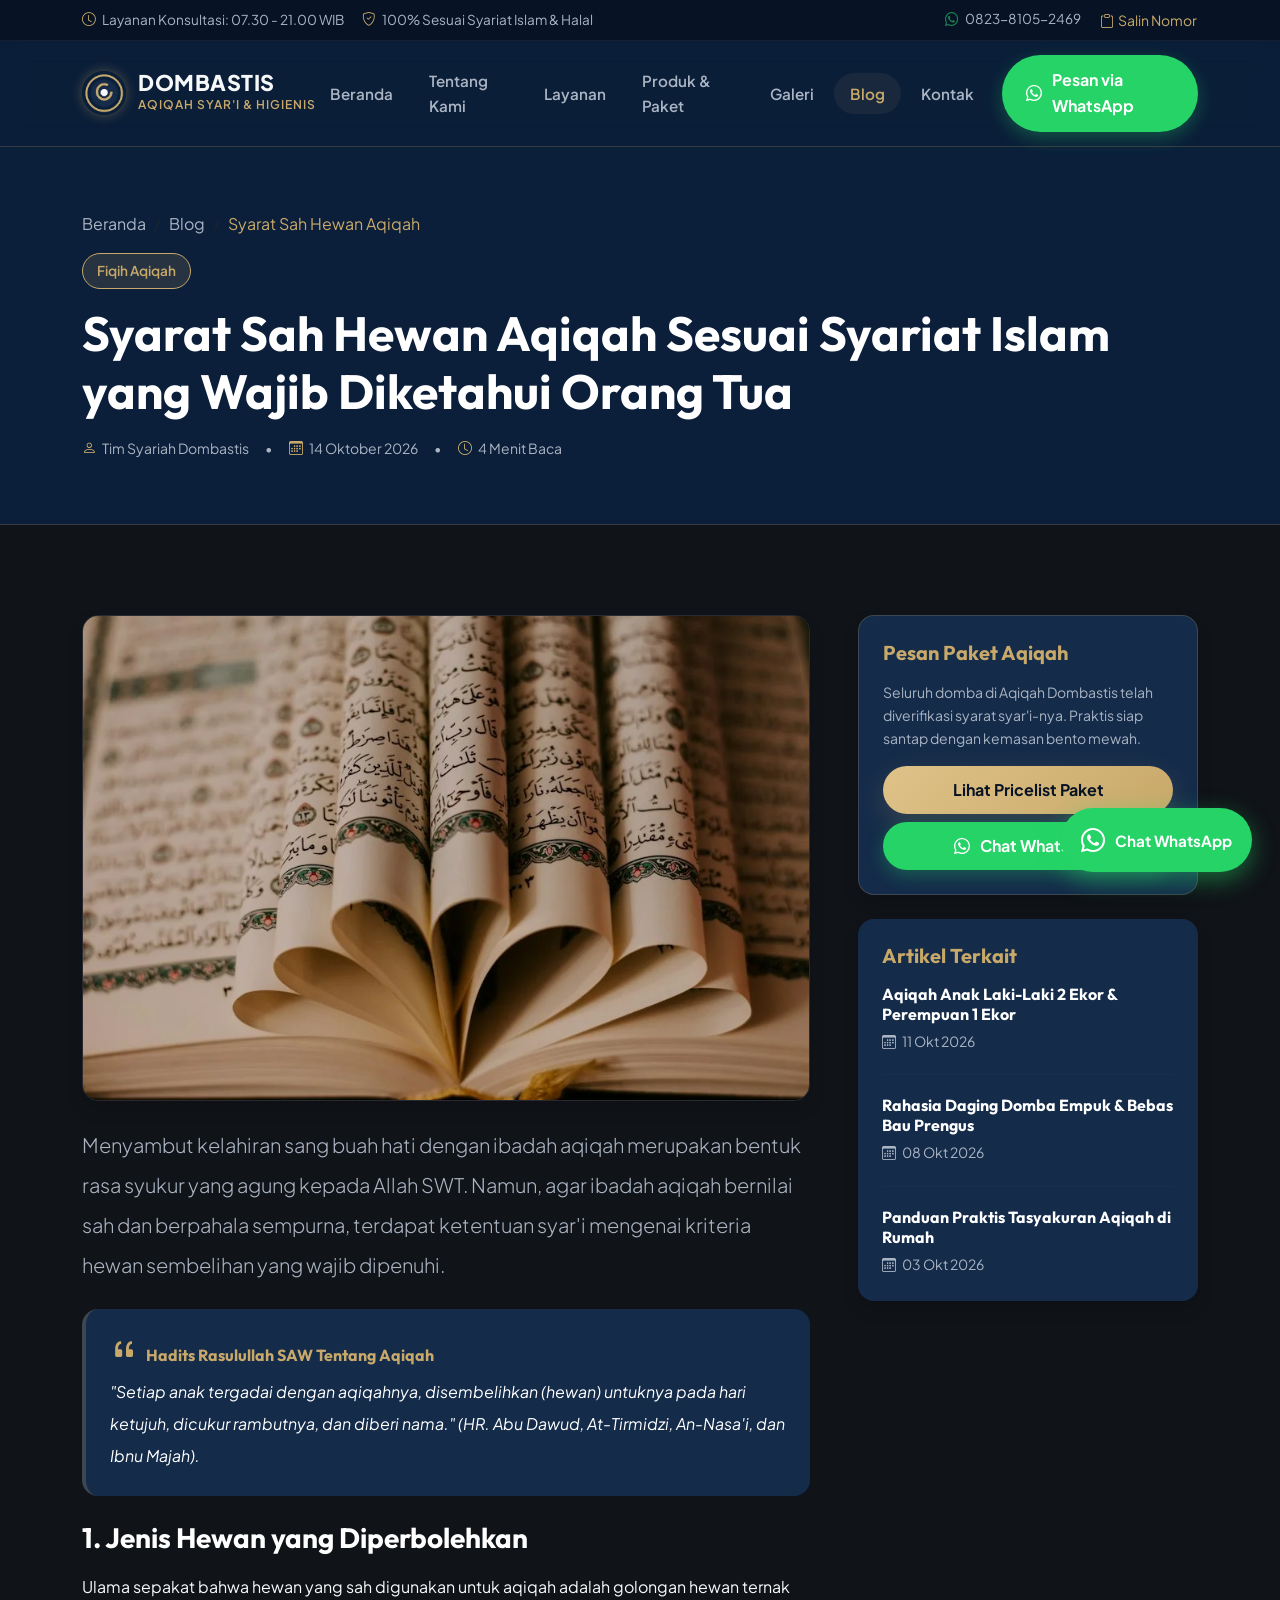
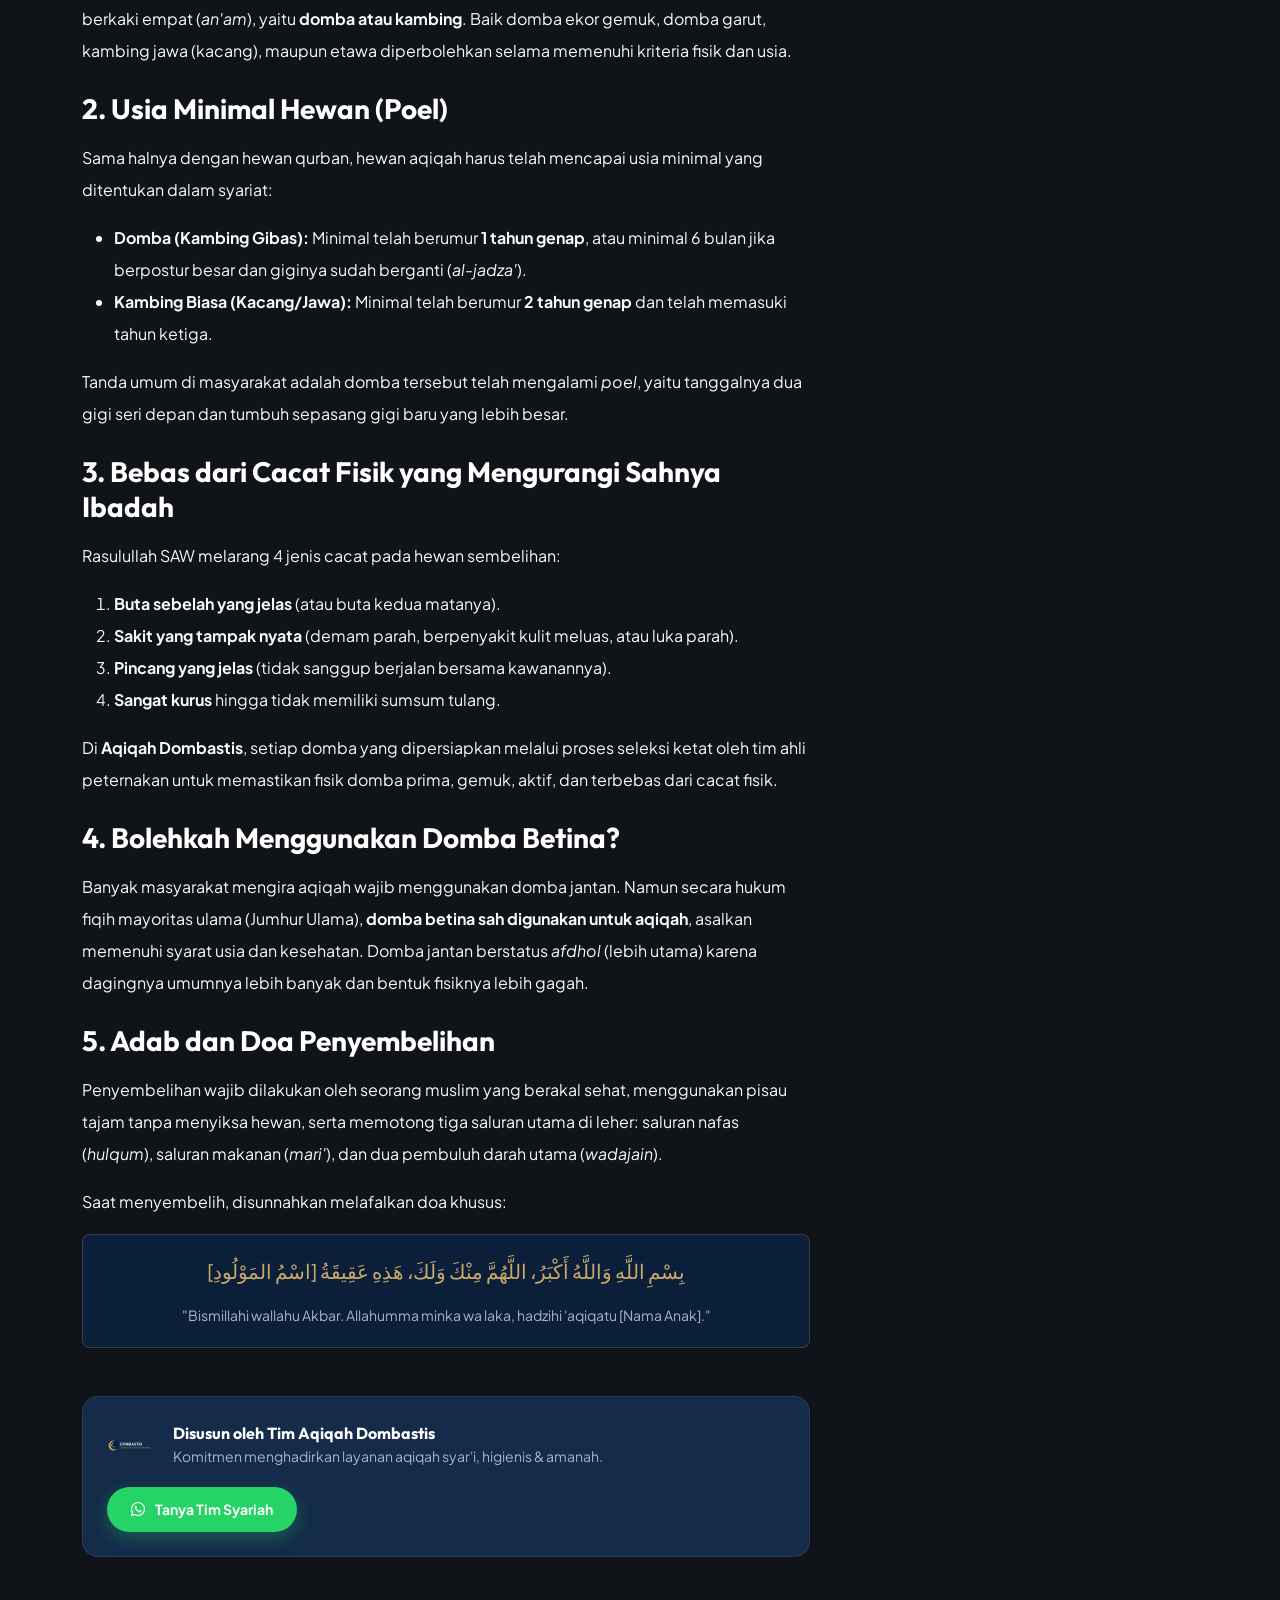
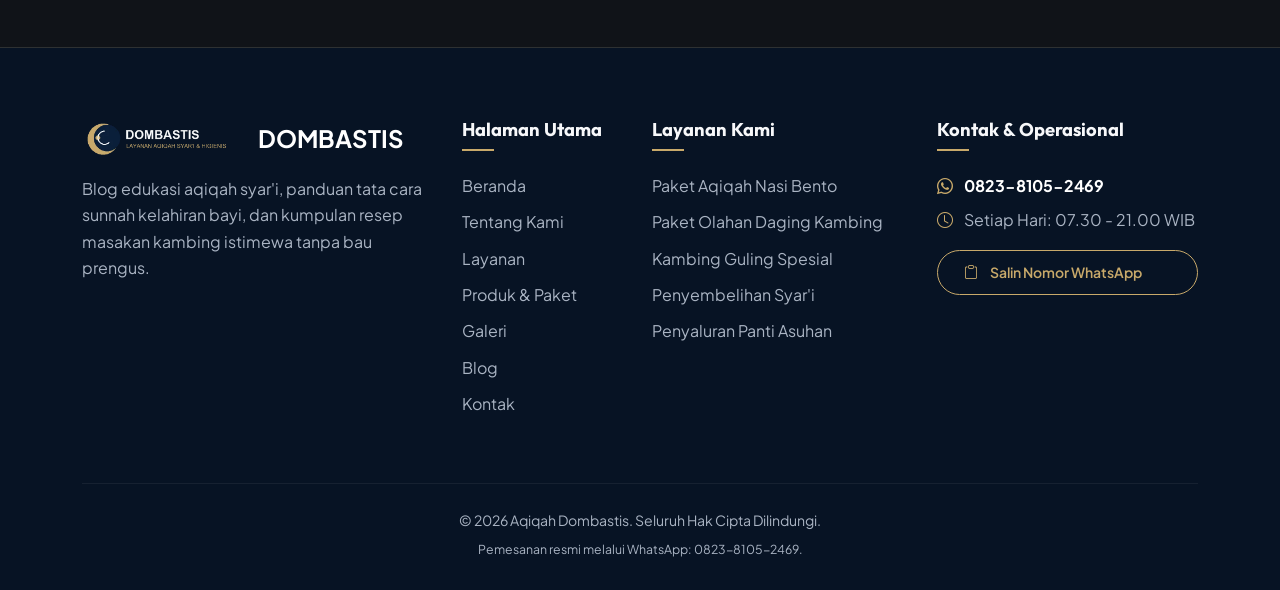
==== blog-detail.html @ cba1b945 "feat: website Aqiqah Dombastis multi-page, WebP assets, PRD compliance" ====
<!DOCTYPE html>
<html lang="id">
<head>
  <meta charset="UTF-8">
  <meta name="viewport" content="width=device-width, initial-scale=1.0">
  <title>Syarat Sah Hewan Aqiqah Sesuai Syariat Islam | Aqiqah Dombastis</title>
  <meta name="description" content="Kupas tuntas syarat sah domba dan kambing untuk aqiqah anak menurut syariat Islam: usia minimal poel, bebas cacat, ketentuan jantan atau betina, dan doa sembelih.">
  <link rel="canonical" href="https://aqiqahdombastis.com/blog-detail.html">

  <meta property="og:type" content="article">
  <meta property="og:title" content="Syarat Sah Hewan Aqiqah Sesuai Syariat Islam | Aqiqah Dombastis">
  <meta property="og:description" content="Panduan lengkap kriteria domba aqiqah yang sah, afdhol, dan barokah menurut tuntunan Rasulullah SAW.">
  <meta property="og:image" content="assets/img/blog-syariat-aqiqah.webp">

  <link rel="icon" type="image/webp" href="assets/img/favicon.webp">
  <link rel="preconnect" href="https://fonts.googleapis.com">
  <link rel="preconnect" href="https://fonts.gstatic.com" crossorigin>
  <link href="https://fonts.googleapis.com/css2?family=Outfit:wght@400;600;700;800&family=Plus+Jakarta+Sans:wght@400;500;600;700&display=swap" rel="stylesheet">

  <link href="https://cdn.jsdelivr.net/npm/bootstrap@5.3.3/dist/css/bootstrap.min.css" rel="stylesheet">
  <link rel="stylesheet" href="https://cdn.jsdelivr.net/npm/bootstrap-icons@1.11.3/font/bootstrap-icons.min.css">
  <link rel="stylesheet" href="assets/css/style.css">
</head>
<body>

  <!-- Top Bar -->
  <div class="header-top d-none d-md-block">
    <div class="container d-flex justify-content-between align-items-center">
      <div>
        <span class="me-3"><i class="bi bi-clock text-gold me-1"></i> Layanan Konsultasi: 07.30 - 21.00 WIB</span>
        <span><i class="bi bi-shield-check text-gold me-1"></i> 100% Sesuai Syariat Islam & Halal</span>
      </div>
      <div>
        <a href="https://wa.me/6282381052469" target="_blank" rel="noopener" class="text-secondary-custom me-3 hover-gold">
          <i class="bi bi-whatsapp text-success me-1"></i> 0823-8105-2469
        </a>
        <button class="btn btn-sm btn-link text-gold p-0 text-decoration-none btn-copy-phone" title="Salin nomor WhatsApp">
          <i class="bi bi-clipboard me-1"></i>Salin Nomor
        </button>
      </div>
    </div>
  </div>

  <!-- Navbar -->
  <nav class="navbar navbar-expand-lg navbar-custom sticky-top">
    <div class="container">
      <a class="navbar-brand navbar-brand-wrapper" href="index.html">
        <img src="assets/img/favicon.webp" alt="Logo Aqiqah Dombastis" style="width: 44px; height: 44px; border-radius: 50%; box-shadow: 0 0 12px rgba(200, 169, 106, 0.4);">
        <div>
          <div class="brand-text-title">DOMBASTIS</div>
          <div class="brand-text-tagline">Aqiqah Syar'i & Higienis</div>
        </div>
      </a>
      <button class="navbar-toggler" type="button" data-bs-toggle="collapse" data-bs-target="#navMenu" aria-controls="navMenu" aria-expanded="false" aria-label="Toggle navigation">
        <i class="bi bi-list fs-2"></i>
      </button>
      <div class="collapse navbar-collapse" id="navMenu">
        <ul class="navbar-nav ms-auto mb-2 mb-lg-0 align-items-lg-center gap-1">
          <li class="nav-item"><a class="nav-link" href="index.html">Beranda</a></li>
          <li class="nav-item"><a class="nav-link" href="tentang.html">Tentang Kami</a></li>
          <li class="nav-item"><a class="nav-link" href="layanan.html">Layanan</a></li>
          <li class="nav-item"><a class="nav-link" href="produk.html">Produk & Paket</a></li>
          <li class="nav-item"><a class="nav-link" href="galeri.html">Galeri</a></li>
          <li class="nav-item"><a class="nav-link active" aria-current="page" href="blog.html">Blog</a></li>
          <li class="nav-item"><a class="nav-link" href="kontak.html">Kontak</a></li>
          <li class="nav-item ms-lg-2 mt-3 mt-lg-0">
            <a href="https://wa.me/6282381052469?text=Halo%20Aqiqah%20Dombastis,%20saya%20ingin%20konsultasi." target="_blank" rel="noopener" class="btn-whatsapp btn-sm">
              <i class="bi bi-whatsapp"></i> Pesan via WhatsApp
            </a>
          </li>
        </ul>
      </div>
    </div>
  </nav>

  <!-- Article Breadcrumb & Header -->
  <header class="py-5 bg-navy-deep border-bottom border-gold">
    <div class="container py-3">
      <nav aria-label="breadcrumb">
        <ol class="breadcrumb">
          <li class="breadcrumb-item"><a href="index.html" class="text-secondary-custom">Beranda</a></li>
          <li class="breadcrumb-item"><a href="blog.html" class="text-secondary-custom">Blog</a></li>
          <li class="breadcrumb-item active text-gold" aria-current="page">Syarat Sah Hewan Aqiqah</li>
        </ol>
      </nav>
      <div class="badge-gold mb-3">Fiqih Aqiqah</div>
      <h1 class="display-5 fw-bold text-white mb-3">Syarat Sah Hewan Aqiqah Sesuai Syariat Islam yang Wajib Diketahui Orang Tua</h1>
      <div class="d-flex align-items-center gap-3 text-secondary-custom small">
        <span><i class="bi bi-person text-gold me-1"></i> Tim Syariah Dombastis</span>
        <span>•</span>
        <span><i class="bi bi-calendar3 text-gold me-1"></i> 14 Oktober 2026</span>
        <span>•</span>
        <span><i class="bi bi-clock text-gold me-1"></i> 4 Menit Baca</span>
      </div>
    </div>
  </header>

  <!-- Article Content Section -->
  <section class="section-padding bg-charcoal">
    <div class="container">
      <div class="row g-5">
        <!-- Main Article -->
        <div class="col-lg-8">
          <div class="mb-4 rounded-4 overflow-hidden shadow border border-secondary border-opacity-25">
            <img src="assets/img/blog-syariat-aqiqah.webp" alt="Panduan Syarat Sah Hewan Aqiqah" class="w-100 h-auto">
          </div>

          <div class="text-light fs-6 lh-lg mb-4">
            <p class="lead text-secondary-custom">
              Menyambut kelahiran sang buah hati dengan ibadah aqiqah merupakan bentuk rasa syukur yang agung kepada Allah SWT. Namun, agar ibadah aqiqah bernilai sah dan berpahala sempurna, terdapat ketentuan syar'i mengenai kriteria hewan sembelihan yang wajib dipenuhi.
            </p>

            <div class="p-4 bg-navy-secondary rounded-4 border-start border-4 border-gold my-4">
              <h6 class="text-gold mb-2"><i class="bi bi-quote fs-3 me-2"></i>Hadits Rasulullah SAW Tentang Aqiqah</h6>
              <p class="text-white mb-0 fst-italic">
                "Setiap anak tergadai dengan aqiqahnya, disembelihkan (hewan) untuknya pada hari ketujuh, dicukur rambutnya, dan diberi nama." (HR. Abu Dawud, At-Tirmidzi, An-Nasa'i, dan Ibnu Majah).
              </p>
            </div>

            <h3 class="text-white mt-4 mb-3">1. Jenis Hewan yang Diperbolehkan</h3>
            <p>
              Ulama sepakat bahwa hewan yang sah digunakan untuk aqiqah adalah golongan hewan ternak berkaki empat (<em>an'am</em>), yaitu <strong>domba atau kambing</strong>. Baik domba ekor gemuk, domba garut, kambing jawa (kacang), maupun etawa diperbolehkan selama memenuhi kriteria fisik dan usia.
            </p>

            <h3 class="text-white mt-4 mb-3">2. Usia Minimal Hewan (Poel)</h3>
            <p>
              Sama halnya dengan hewan qurban, hewan aqiqah harus telah mencapai usia minimal yang ditentukan dalam syariat:
            </p>
            <ul>
              <li><strong>Domba (Kambing Gibas):</strong> Minimal telah berumur <strong>1 tahun genap</strong>, atau minimal 6 bulan jika berpostur besar dan giginya sudah berganti (<em>al-jadza'</em>).</li>
              <li><strong>Kambing Biasa (Kacang/Jawa):</strong> Minimal telah berumur <strong>2 tahun genap</strong> dan telah memasuki tahun ketiga.</li>
            </ul>
            <p>
              Tanda umum di masyarakat adalah domba tersebut telah mengalami <em>poel</em>, yaitu tanggalnya dua gigi seri depan dan tumbuh sepasang gigi baru yang lebih besar.
            </p>

            <h3 class="text-white mt-4 mb-3">3. Bebas dari Cacat Fisik yang Mengurangi Sahnya Ibadah</h3>
            <p>
              Rasulullah SAW melarang 4 jenis cacat pada hewan sembelihan:
            </p>
            <ol>
              <li><strong>Buta sebelah yang jelas</strong> (atau buta kedua matanya).</li>
              <li><strong>Sakit yang tampak nyata</strong> (demam parah, berpenyakit kulit meluas, atau luka parah).</li>
              <li><strong>Pincang yang jelas</strong> (tidak sanggup berjalan bersama kawanannya).</li>
              <li><strong>Sangat kurus</strong> hingga tidak memiliki sumsum tulang.</li>
            </ol>
            <p>
              Di <strong>Aqiqah Dombastis</strong>, setiap domba yang dipersiapkan melalui proses seleksi ketat oleh tim ahli peternakan untuk memastikan fisik domba prima, gemuk, aktif, dan terbebas dari cacat fisik.
            </p>

            <h3 class="text-white mt-4 mb-3">4. Bolehkah Menggunakan Domba Betina?</h3>
            <p>
              Banyak masyarakat mengira aqiqah wajib menggunakan domba jantan. Namun secara hukum fiqih mayoritas ulama (Jumhur Ulama), <strong>domba betina sah digunakan untuk aqiqah</strong>, asalkan memenuhi syarat usia dan kesehatan. Domba jantan berstatus <em>afdhol</em> (lebih utama) karena dagingnya umumnya lebih banyak dan bentuk fisiknya lebih gagah.
            </p>

            <h3 class="text-white mt-4 mb-3">5. Adab dan Doa Penyembelihan</h3>
            <p>
              Penyembelihan wajib dilakukan oleh seorang muslim yang berakal sehat, menggunakan pisau tajam tanpa menyiksa hewan, serta memotong tiga saluran utama di leher: saluran nafas (<em>hulqum</em>), saluran makanan (<em>mari'</em>), dan dua pembuluh darah utama (<em>wadajain</em>).
            </p>
            <p>
              Saat menyembelih, disunnahkan melafalkan doa khusus:
            </p>
            <div class="p-3 bg-navy-deep rounded-3 border border-gold text-center my-3">
              <span class="fs-5 text-gold d-block mb-2 font-arabic">بِسْمِ اللَّهِ وَاللَّهُ أَكْبَرُ، اللَّهُمَّ مِنْكَ وَلَكَ، هَذِهِ عَقِيقَةُ [اسْمُ المَوْلُودِ]</span>
              <small class="text-secondary-custom">"Bismillahi wallahu Akbar. Allahumma minka wa laka, hadzihi 'aqiqatu [Nama Anak]."</small>
            </div>
          </div>

          <!-- Author Box & Share -->
          <div class="p-4 bg-navy-secondary rounded-4 border border-secondary border-opacity-25 mt-5">
            <div class="d-flex align-items-center justify-content-between flex-wrap gap-3">
              <div class="d-flex align-items-center gap-3">
                <img src="assets/img/logo-dombastis.webp" alt="Tim Aqiqah Dombastis" style="width: 50px; height: 50px; object-fit: contain;">
                <div>
                  <h6 class="text-white mb-0">Disusun oleh Tim Aqiqah Dombastis</h6>
                  <small class="text-secondary-custom">Komitmen menghadirkan layanan aqiqah syar'i, higienis & amanah.</small>
                </div>
              </div>
              <div>
                <a href="https://wa.me/6282381052469?text=Halo%20Aqiqah%20Dombastis,%20saya%20ingin%20tanya%20seputar%20syarat%20hewan%20aqiqah." target="_blank" rel="noopener" class="btn btn-sm btn-whatsapp">
                  <i class="bi bi-whatsapp"></i> Tanya Tim Syariah
                </a>
              </div>
            </div>
          </div>
        </div>

        <!-- Sidebar Related -->
        <div class="col-lg-4">
          <div class="card bg-navy-secondary border-gold p-4 rounded-4 shadow mb-4">
            <h5 class="text-gold mb-3">Pesan Paket Aqiqah</h5>
            <p class="text-secondary-custom small mb-3">
              Seluruh domba di Aqiqah Dombastis telah diverifikasi syarat syar'i-nya. Praktis siap santap dengan kemasan bento mewah.
            </p>
            <a href="produk.html" class="btn btn-gold w-100 justify-content-center mb-2">Lihat Pricelist Paket</a>
            <a href="https://wa.me/6282381052469?text=Halo%20Aqiqah%20Dombastis,%20saya%20mau%20konsultasi%20paket." target="_blank" rel="noopener" class="btn btn-whatsapp w-100 justify-content-center">
              <i class="bi bi-whatsapp"></i> Chat WhatsApp
            </a>
          </div>

          <!-- Artikel Terkait -->
          <div class="card bg-navy-secondary border-0 p-4 rounded-4 shadow">
            <h5 class="text-gold mb-3">Artikel Terkait</h5>
            <div class="d-flex flex-column gap-3">
              <div>
                <h6 class="text-white mb-1"><a href="blog.html" class="text-white hover-gold">Aqiqah Anak Laki-Laki 2 Ekor & Perempuan 1 Ekor</a></h6>
                <small class="text-secondary-custom"><i class="bi bi-calendar3 me-1"></i> 11 Okt 2026</small>
              </div>
              <hr class="border-secondary border-opacity-25 my-1">
              <div>
                <h6 class="text-white mb-1"><a href="blog.html" class="text-white hover-gold">Rahasia Daging Domba Empuk & Bebas Bau Prengus</a></h6>
                <small class="text-secondary-custom"><i class="bi bi-calendar3 me-1"></i> 08 Okt 2026</small>
              </div>
              <hr class="border-secondary border-opacity-25 my-1">
              <div>
                <h6 class="text-white mb-1"><a href="blog.html" class="text-white hover-gold">Panduan Praktis Tasyakuran Aqiqah di Rumah</a></h6>
                <small class="text-secondary-custom"><i class="bi bi-calendar3 me-1"></i> 03 Okt 2026</small>
              </div>
            </div>
          </div>
        </div>
      </div>
    </div>
  </section>

  <!-- Footer -->
  <footer class="footer-main">
    <div class="container">
      <div class="row g-4 justify-content-between">
        <div class="col-lg-4">
          <div class="d-flex align-items-center gap-2 mb-3">
            <img src="assets/img/logo-dombastis.webp" alt="Aqiqah Dombastis" style="height: 42px; width: auto;">
            <div class="fs-4 fw-bold text-white">DOMBASTIS</div>
          </div>
          <p class="text-secondary-custom mb-4">
            Blog edukasi aqiqah syar'i, panduan tata cara sunnah kelahiran bayi, dan kumpulan resep masakan kambing istimewa tanpa bau prengus.
          </p>
        </div>
        <div class="col-lg-2 col-md-4 col-6">
          <h5 class="footer-title">Halaman Utama</h5>
          <ul class="footer-links">
            <li><a href="index.html">Beranda</a></li>
            <li><a href="tentang.html">Tentang Kami</a></li>
            <li><a href="layanan.html">Layanan</a></li>
            <li><a href="produk.html">Produk & Paket</a></li>
            <li><a href="galeri.html">Galeri</a></li>
            <li><a href="blog.html">Blog</a></li>
            <li><a href="kontak.html">Kontak</a></li>
          </ul>
        </div>
        <div class="col-lg-3 col-md-4 col-6">
          <h5 class="footer-title">Layanan Kami</h5>
          <ul class="footer-links">
            <li><a href="produk.html">Paket Aqiqah Nasi Bento</a></li>
            <li><a href="produk.html">Paket Olahan Daging Kambing</a></li>
            <li><a href="produk.html">Kambing Guling Spesial</a></li>
            <li><a href="layanan.html">Penyembelihan Syar'i</a></li>
            <li><a href="layanan.html">Penyaluran Panti Asuhan</a></li>
          </ul>
        </div>
        <div class="col-lg-3 col-md-4">
          <h5 class="footer-title">Kontak & Operasional</h5>
          <div class="mb-2 text-secondary-custom">
            <i class="bi bi-whatsapp text-gold me-2"></i>
            <a href="https://wa.me/6282381052469" target="_blank" rel="noopener" class="text-white fw-bold">0823-8105-2469</a>
          </div>
          <div class="mb-2 text-secondary-custom">
            <i class="bi bi-clock text-gold me-2"></i>
            <span>Setiap Hari: 07.30 - 21.00 WIB</span>
          </div>
          <button class="btn btn-sm btn-gold-outline w-100 btn-copy-phone mt-2">
            <i class="bi bi-clipboard me-1"></i> Salin Nomor WhatsApp
          </button>
        </div>
      </div>
      <div class="footer-bottom text-center text-secondary-custom">
        <p class="mb-1">&copy; 2026 Aqiqah Dombastis. Seluruh Hak Cipta Dilindungi.</p>
        <small>Pemesanan resmi melalui WhatsApp: 0823-8105-2469.</small>
      </div>
    </div>
  </footer>

  <!-- Floating WhatsApp -->
  <a href="https://wa.me/6282381052469?text=Halo%20Aqiqah%20Dombastis,%20saya%20ingin%20konsultasi." target="_blank" rel="noopener" class="floating-whatsapp" aria-label="Hubungi WhatsApp Aqiqah Dombastis">
    <i class="bi bi-whatsapp fs-4"></i>
    <span>Chat WhatsApp</span>
  </a>

  <script src="https://cdn.jsdelivr.net/npm/bootstrap@5.3.3/dist/js/bootstrap.bundle.min.js"></script>
  <script src="assets/js/main.js"></script>
</body>
</html>
---- assets/css/style.css ----
/* ==========================================================================
   AQIQAH DOMBASTIS - STYLESHEET RESMI
   Karakter: Elegan, Syar'i, Modern, Hangat, & Berorientasi Konversi
   Palet: Biru Tua (#0B1F3A), Navy (#142B4A), Emas (#C8A96A), Charcoal (#101318)
   ========================================================================== */

:root {
  --primary-deep: #0B1F3A;
  --primary-navy: #142B4A;
  --primary-dark: #071324;
  --charcoal: #101318;
  --gold: #C8A96A;
  --gold-hover: #b39252;
  --gold-light: rgba(200, 169, 106, 0.15);
  --gold-glow: rgba(200, 169, 106, 0.35);
  --soft-white: #F7F8FA;
  --card-bg: #142B4A;
  --card-border: rgba(200, 169, 106, 0.22);
  --text-primary: #F7F8FA;
  --text-secondary: #AAB4C3;
  --text-dark: #101318;
  --whatsapp-color: #25D366;
  --whatsapp-hover: #1EBE5D;
  --transition-fast: 0.2s ease;
  --transition-normal: 0.3s cubic-bezier(0.16, 1, 0.3, 1);
  --radius-sm: 8px;
  --radius-md: 14px;
  --radius-lg: 20px;
  --radius-pill: 50px;
  --shadow-sm: 0 4px 12px rgba(0, 0, 0, 0.15);
  --shadow-md: 0 8px 24px rgba(0, 0, 0, 0.25);
  --shadow-gold: 0 10px 30px rgba(200, 169, 106, 0.2);
}

/* Base & Typography */
* {
  margin: 0;
  padding: 0;
  box-sizing: border-box;
}

html {
  scroll-behavior: smooth;
}

body {
  font-family: 'Plus Jakarta Sans', -apple-system, BlinkMacSystemFont, 'Segoe UI', Roboto, sans-serif;
  background-color: var(--charcoal);
  color: var(--text-primary);
  line-height: 1.65;
  font-size: 16px;
  overflow-x: hidden;
  -webkit-font-smoothing: antialiased;
}

h1, h2, h3, h4, h5, h6 {
  font-family: 'Outfit', 'Plus Jakarta Sans', sans-serif;
  font-weight: 700;
  color: var(--text-primary);
  line-height: 1.25;
}

a {
  text-decoration: none;
  color: inherit;
  transition: var(--transition-fast);
}

img {
  max-width: 100%;
  height: auto;
  display: block;
}

/* Utilities & Accents */
.text-gold {
  color: var(--gold) !important;
}

.bg-gold {
  background-color: var(--gold) !important;
  color: var(--charcoal) !important;
}

.text-secondary-custom {
  color: var(--text-secondary) !important;
}

.bg-navy-deep {
  background-color: var(--primary-deep) !important;
}

.bg-navy-secondary {
  background-color: var(--primary-navy) !important;
}

.bg-charcoal {
  background-color: var(--charcoal) !important;
}

.border-gold {
  border-color: var(--card-border) !important;
}

.badge-gold {
  background: var(--gold-light);
  color: var(--gold);
  border: 1px solid var(--gold);
  padding: 6px 14px;
  font-size: 0.85rem;
  font-weight: 600;
  border-radius: var(--radius-pill);
  display: inline-flex;
  align-items: center;
  gap: 6px;
}

.section-padding {
  padding: 90px 0;
}

@media (max-width: 768px) {
  .section-padding {
    padding: 60px 0;
  }
}

.section-tag {
  display: inline-flex;
  align-items: center;
  gap: 8px;
  color: var(--gold);
  font-size: 0.9rem;
  font-weight: 700;
  text-transform: uppercase;
  letter-spacing: 1.5px;
  margin-bottom: 12px;
}

.section-tag::before {
  content: "";
  display: inline-block;
  width: 24px;
  height: 2px;
  background-color: var(--gold);
}

.section-title {
  font-size: clamp(1.85rem, 3.5vw, 2.75rem);
  font-weight: 800;
  margin-bottom: 18px;
  color: var(--soft-white);
}

.section-subtitle {
  color: var(--text-secondary);
  font-size: 1.1rem;
  max-width: 680px;
  margin: 0 auto 40px auto;
}

/* Custom Buttons */
.btn-gold {
  background: linear-gradient(135deg, #dfc288 0%, #C8A96A 100%);
  color: #071324;
  font-weight: 700;
  padding: 12px 28px;
  border-radius: var(--radius-pill);
  border: none;
  box-shadow: var(--shadow-gold);
  display: inline-flex;
  align-items: center;
  gap: 10px;
  transition: all var(--transition-normal);
}

.btn-gold:hover {
  background: linear-gradient(135deg, #ebd19b 0%, #d4b574 100%);
  color: #000;
  transform: translateY(-2px);
  box-shadow: 0 12px 28px rgba(200, 169, 106, 0.4);
}

.btn-gold-outline {
  background: transparent;
  color: var(--gold);
  border: 1.5px solid var(--gold);
  font-weight: 600;
  padding: 11px 26px;
  border-radius: var(--radius-pill);
  display: inline-flex;
  align-items: center;
  gap: 8px;
  transition: all var(--transition-normal);
}

.btn-gold-outline:hover {
  background: var(--gold-light);
  color: #fff;
  border-color: #fff;
  transform: translateY(-2px);
}

.btn-whatsapp {
  background-color: var(--whatsapp-color);
  color: #ffffff;
  font-weight: 700;
  padding: 12px 24px;
  border-radius: var(--radius-pill);
  border: none;
  box-shadow: 0 6px 18px rgba(37, 211, 102, 0.3);
  display: inline-flex;
  align-items: center;
  gap: 10px;
  transition: all var(--transition-normal);
}

.btn-whatsapp:hover {
  background-color: var(--whatsapp-hover);
  color: #ffffff;
  transform: translateY(-2px);
  box-shadow: 0 10px 24px rgba(37, 211, 102, 0.45);
}

/* Header & Navigation */
.header-top {
  background-color: var(--primary-dark);
  font-size: 0.85rem;
  padding: 8px 0;
  border-bottom: 1px solid rgba(255, 255, 255, 0.05);
  color: var(--text-secondary);
}

.navbar-custom {
  background-color: rgba(11, 31, 58, 0.95);
  backdrop-filter: blur(12px);
  -webkit-backdrop-filter: blur(12px);
  border-bottom: 1px solid var(--card-border);
  padding: 14px 0;
  position: sticky;
  top: 0;
  z-index: 1020;
  transition: all var(--transition-normal);
}

.navbar-brand-wrapper {
  display: flex;
  align-items: center;
  gap: 12px;
}

.brand-logo-img {
  height: 48px;
  width: auto;
  object-fit: contain;
}

.brand-text-title {
  font-size: 1.35rem;
  font-weight: 800;
  letter-spacing: 0.5px;
  color: var(--soft-white);
  line-height: 1.1;
}

.brand-text-tagline {
  font-size: 0.75rem;
  color: var(--gold);
  letter-spacing: 1px;
  text-transform: uppercase;
  font-weight: 600;
}

.navbar-custom .nav-link {
  color: var(--text-secondary);
  font-weight: 600;
  font-size: 0.95rem;
  padding: 8px 16px !important;
  border-radius: var(--radius-pill);
  transition: all var(--transition-fast);
}

.navbar-custom .nav-link:hover,
.navbar-custom .nav-link.active {
  color: var(--gold);
  background: rgba(200, 169, 106, 0.08);
}

.navbar-toggler {
  border: 1px solid var(--card-border);
  color: var(--gold);
  padding: 6px 10px;
}

.navbar-toggler:focus {
  box-shadow: 0 0 0 2px var(--gold-light);
}

/* Hero Section */
.hero-section {
  position: relative;
  background: linear-gradient(135deg, rgba(7, 19, 36, 0.94) 0%, rgba(11, 31, 58, 0.88) 100%),
              url('../img/hero-aqiqah.webp') center/cover no-repeat;
  padding: 120px 0 100px 0;
  min-height: 85vh;
  display: flex;
  align-items: center;
}

.hero-badge {
  display: inline-flex;
  align-items: center;
  gap: 8px;
  background: rgba(200, 169, 106, 0.15);
  border: 1px solid var(--gold);
  color: var(--gold);
  font-size: 0.85rem;
  font-weight: 700;
  padding: 8px 18px;
  border-radius: var(--radius-pill);
  margin-bottom: 24px;
}

.hero-title {
  font-size: clamp(2.2rem, 5vw, 3.75rem);
  font-weight: 800;
  line-height: 1.2;
  margin-bottom: 22px;
}

.hero-description {
  font-size: 1.15rem;
  color: var(--text-secondary);
  margin-bottom: 35px;
  max-width: 600px;
}

.hero-card-glass {
  background: rgba(20, 43, 74, 0.75);
  backdrop-filter: blur(14px);
  border: 1px solid var(--card-border);
  border-radius: var(--radius-lg);
  padding: 24px;
  box-shadow: var(--shadow-md);
  position: relative;
  overflow: hidden;
}

.hero-card-glass::before {
  content: "";
  position: absolute;
  top: 0;
  left: 0;
  width: 100%;
  height: 4px;
  background: linear-gradient(90deg, var(--gold) 0%, transparent 100%);
}

.hero-stats-item {
  border-right: 1px solid rgba(255, 255, 255, 0.1);
  padding: 0 16px;
}

.hero-stats-item:last-child {
  border-right: none;
}

.hero-stats-num {
  font-size: 1.75rem;
  font-weight: 800;
  color: var(--gold);
  line-height: 1;
}

.hero-stats-label {
  font-size: 0.8rem;
  color: var(--text-secondary);
}

/* Feature & Benefit Cards */
.feature-card {
  background: var(--primary-navy);
  border: 1px solid rgba(255, 255, 255, 0.07);
  border-radius: var(--radius-md);
  padding: 32px 24px;
  transition: all var(--transition-normal);
  height: 100%;
  position: relative;
}

.feature-card:hover {
  transform: translateY(-6px);
  border-color: var(--card-border);
  box-shadow: var(--shadow-gold);
}

.feature-icon-box {
  width: 64px;
  height: 64px;
  border-radius: var(--radius-md);
  background: var(--gold-light);
  color: var(--gold);
  display: flex;
  align-items: center;
  justify-content: center;
  font-size: 1.85rem;
  margin-bottom: 22px;
}

/* Products & Packages Cards */
.package-card {
  background: var(--primary-navy);
  border: 1px solid rgba(200, 169, 106, 0.2);
  border-radius: var(--radius-lg);
  overflow: hidden;
  transition: all var(--transition-normal);
  height: 100%;
  display: flex;
  flex-direction: column;
  position: relative;
}

.package-card.popular {
  border: 2px solid var(--gold);
  transform: scale(1.02);
  box-shadow: 0 12px 35px rgba(200, 169, 106, 0.25);
}

.package-badge-popular {
  position: absolute;
  top: 16px;
  right: 16px;
  background: linear-gradient(135deg, #dfc288 0%, #C8A96A 100%);
  color: #071324;
  font-size: 0.75rem;
  font-weight: 800;
  padding: 4px 12px;
  border-radius: var(--radius-pill);
  z-index: 2;
  text-transform: uppercase;
  letter-spacing: 0.5px;
}

.package-img-wrap {
  position: relative;
  height: 220px;
  overflow: hidden;
}

.package-img-wrap img {
  width: 100%;
  height: 100%;
  object-fit: cover;
  transition: transform 0.5s ease;
}

.package-card:hover .package-img-wrap img {
  transform: scale(1.06);
}

.package-content {
  padding: 26px;
  display: flex;
  flex-direction: column;
  flex-grow: 1;
}

.package-price-wrap {
  margin: 16px 0 20px 0;
  padding-bottom: 16px;
  border-bottom: 1px solid rgba(255, 255, 255, 0.08);
}

.package-price {
  font-size: 1.85rem;
  font-weight: 800;
  color: var(--gold);
}

.package-portion {
  font-size: 0.85rem;
  color: var(--text-secondary);
}

.package-features-list {
  list-style: none;
  padding: 0;
  margin: 0 0 26px 0;
  flex-grow: 1;
}

.package-features-list li {
  font-size: 0.92rem;
  color: var(--text-primary);
  margin-bottom: 10px;
  display: flex;
  align-items: flex-start;
  gap: 10px;
}

.package-features-list li i {
  color: var(--gold);
  font-size: 1rem;
  margin-top: 3px;
  flex-shrink: 0;
}

/* Interactive Calculator */
.calculator-card {
  background: linear-gradient(145deg, #0d223f 0%, #142b4a 100%);
  border: 1px solid var(--card-border);
  border-radius: var(--radius-lg);
  padding: 36px;
  box-shadow: var(--shadow-md);
}

.calc-step-label {
  font-size: 0.9rem;
  font-weight: 700;
  color: var(--gold);
  margin-bottom: 8px;
  display: block;
}

.calc-option-box {
  background: rgba(7, 19, 36, 0.6);
  border: 1.5px solid rgba(255, 255, 255, 0.1);
  border-radius: var(--radius-md);
  padding: 16px;
  cursor: pointer;
  transition: all var(--transition-fast);
  text-align: center;
}

.calc-option-box:hover,
.calc-option-box.active {
  border-color: var(--gold);
  background: var(--gold-light);
}

.calc-summary-box {
  background: rgba(7, 19, 36, 0.85);
  border: 1px solid var(--card-border);
  border-radius: var(--radius-md);
  padding: 24px;
}

/* Process Timeline (4 Langkah Mudah) */
.process-step {
  position: relative;
  text-align: center;
  padding: 20px 15px;
}

.process-number {
  width: 56px;
  height: 56px;
  margin: 0 auto 20px auto;
  border-radius: 50%;
  background: linear-gradient(135deg, #142B4A 0%, #0B1F3A 100%);
  border: 2px solid var(--gold);
  color: var(--gold);
  font-weight: 800;
  font-size: 1.35rem;
  display: flex;
  align-items: center;
  justify-content: center;
  box-shadow: 0 0 20px rgba(200, 169, 106, 0.2);
}

/* Gallery & Lightbox */
.gallery-filter-btn {
  background: transparent;
  border: 1px solid rgba(255, 255, 255, 0.15);
  color: var(--text-secondary);
  padding: 8px 20px;
  border-radius: var(--radius-pill);
  font-weight: 600;
  font-size: 0.9rem;
  cursor: pointer;
  transition: var(--transition-fast);
}

.gallery-filter-btn.active,
.gallery-filter-btn:hover {
  background: var(--gold);
  color: var(--charcoal);
  border-color: var(--gold);
}

.gallery-item {
  position: relative;
  border-radius: var(--radius-md);
  overflow: hidden;
  height: 260px;
  cursor: pointer;
  border: 1px solid rgba(255, 255, 255, 0.08);
}

.gallery-item img {
  width: 100%;
  height: 100%;
  object-fit: cover;
  transition: transform 0.5s ease;
}

.gallery-overlay {
  position: absolute;
  top: 0;
  left: 0;
  width: 100%;
  height: 100%;
  background: linear-gradient(180deg, rgba(11, 31, 58, 0.2) 0%, rgba(11, 31, 58, 0.9) 100%);
  display: flex;
  flex-direction: column;
  justify-content: flex-end;
  padding: 20px;
  opacity: 0;
  transition: opacity 0.3s ease;
}

.gallery-item:hover .gallery-overlay {
  opacity: 1;
}

.gallery-item:hover img {
  transform: scale(1.08);
}

/* Blog Cards */
.blog-card {
  background: var(--primary-navy);
  border: 1px solid rgba(255, 255, 255, 0.07);
  border-radius: var(--radius-lg);
  overflow: hidden;
  height: 100%;
  display: flex;
  flex-direction: column;
  transition: all var(--transition-normal);
}

.blog-card:hover {
  transform: translateY(-6px);
  border-color: var(--card-border);
  box-shadow: var(--shadow-gold);
}

.blog-thumb {
  height: 210px;
  position: relative;
  overflow: hidden;
}

.blog-thumb img {
  width: 100%;
  height: 100%;
  object-fit: cover;
  transition: transform 0.4s ease;
}

.blog-card:hover .blog-thumb img {
  transform: scale(1.05);
}

.blog-body {
  padding: 24px;
  display: flex;
  flex-direction: column;
  flex-grow: 1;
}

.blog-meta {
  font-size: 0.8rem;
  color: var(--text-secondary);
  display: flex;
  align-items: center;
  gap: 12px;
  margin-bottom: 12px;
}

.blog-title {
  font-size: 1.25rem;
  font-weight: 700;
  line-height: 1.4;
  margin-bottom: 12px;
}

.blog-desc {
  font-size: 0.92rem;
  color: var(--text-secondary);
  margin-bottom: 20px;
  flex-grow: 1;
}

/* FAQ Accordion */
.custom-accordion .accordion-item {
  background-color: var(--primary-navy);
  border: 1px solid rgba(255, 255, 255, 0.08);
  border-radius: var(--radius-md) !important;
  margin-bottom: 14px;
  overflow: hidden;
}

.custom-accordion .accordion-button {
  background-color: var(--primary-navy);
  color: var(--text-primary);
  font-weight: 700;
  font-size: 1.05rem;
  padding: 18px 22px;
  box-shadow: none;
}

.custom-accordion .accordion-button:not(.collapsed) {
  background-color: rgba(200, 169, 106, 0.08);
  color: var(--gold);
}

.custom-accordion .accordion-button::after {
  filter: invert(1);
}

.custom-accordion .accordion-button:not(.collapsed)::after {
  filter: invert(70%) sepia(50%) saturate(600%) hue-rotate(5deg);
}

.custom-accordion .accordion-body {
  background-color: var(--primary-navy);
  color: var(--text-secondary);
  font-size: 0.96rem;
  padding: 18px 22px 24px 22px;
  border-top: 1px solid rgba(255, 255, 255, 0.05);
}

/* Testimonial Cards */
.testimonial-card {
  background: var(--primary-navy);
  border: 1px solid rgba(200, 169, 106, 0.18);
  border-radius: var(--radius-lg);
  padding: 30px;
  height: 100%;
}

.testimonial-avatar {
  width: 56px;
  height: 56px;
  border-radius: 50%;
  object-fit: cover;
  border: 2px solid var(--gold);
}

.testimonial-stars {
  color: #ffc107;
  font-size: 0.95rem;
  margin-bottom: 12px;
}

/* Footer */
.footer-main {
  background-color: var(--primary-dark);
  border-top: 1px solid rgba(200, 169, 106, 0.2);
  padding: 70px 0 30px 0;
  color: var(--text-secondary);
}

.footer-title {
  color: var(--soft-white);
  font-size: 1.15rem;
  font-weight: 700;
  margin-bottom: 22px;
  position: relative;
  padding-bottom: 10px;
}

.footer-title::after {
  content: "";
  position: absolute;
  bottom: 0;
  left: 0;
  width: 32px;
  height: 2px;
  background-color: var(--gold);
}

.footer-links {
  list-style: none;
  padding: 0;
}

.footer-links li {
  margin-bottom: 10px;
}

.footer-links a {
  color: var(--text-secondary);
  transition: var(--transition-fast);
}

.footer-links a:hover {
  color: var(--gold);
  padding-left: 5px;
}

.footer-bottom {
  margin-top: 50px;
  padding-top: 25px;
  border-top: 1px solid rgba(255, 255, 255, 0.06);
  font-size: 0.88rem;
}

/* Floating WhatsApp Button */
.floating-whatsapp {
  position: fixed;
  bottom: 28px;
  right: 28px;
  z-index: 1050;
  display: flex;
  align-items: center;
  gap: 10px;
  background-color: var(--whatsapp-color);
  color: #ffffff;
  padding: 12px 20px;
  border-radius: var(--radius-pill);
  box-shadow: 0 8px 24px rgba(37, 211, 102, 0.45);
  font-weight: 700;
  font-size: 0.95rem;
  text-decoration: none;
  transition: all var(--transition-normal);
  animation: pulse-wa 2.5s infinite;
}

.floating-whatsapp:hover {
  background-color: var(--whatsapp-hover);
  color: #ffffff;
  transform: translateY(-3px) scale(1.02);
  box-shadow: 0 12px 30px rgba(37, 211, 102, 0.6);
}

@keyframes pulse-wa {
  0% {
    box-shadow: 0 0 0 0 rgba(37, 211, 102, 0.6);
  }
  70% {
    box-shadow: 0 0 0 16px rgba(37, 211, 102, 0);
  }
  100% {
    box-shadow: 0 0 0 0 rgba(37, 211, 102, 0);
  }
}

@media (max-width: 576px) {
  .floating-whatsapp span {
    display: none;
  }
  .floating-whatsapp {
    padding: 14px;
    border-radius: 50%;
    bottom: 20px;
    right: 20px;
  }
}

/* Modal Lightbox for Gallery */
.lightbox-modal .modal-content {
  background-color: rgba(7, 19, 36, 0.96);
  border: 1px solid var(--card-border);
  border-radius: var(--radius-lg);
}

.lightbox-modal .btn-close {
  filter: invert(1);
}

/* Form Styles */
.form-control-custom,
.form-select-custom {
  background-color: rgba(7, 19, 36, 0.65);
  border: 1px solid rgba(255, 255, 255, 0.15);
  color: var(--text-primary);
  border-radius: var(--radius-md);
  padding: 12px 16px;
  transition: var(--transition-fast);
}

.form-control-custom:focus,
.form-select-custom:focus {
  background-color: rgba(7, 19, 36, 0.85);
  border-color: var(--gold);
  color: #ffffff;
  box-shadow: 0 0 0 3px var(--gold-light);
}

/* Toast Fallback */
.toast-custom {
  background-color: var(--primary-deep);
  color: var(--text-primary);
  border: 1px solid var(--gold);
}
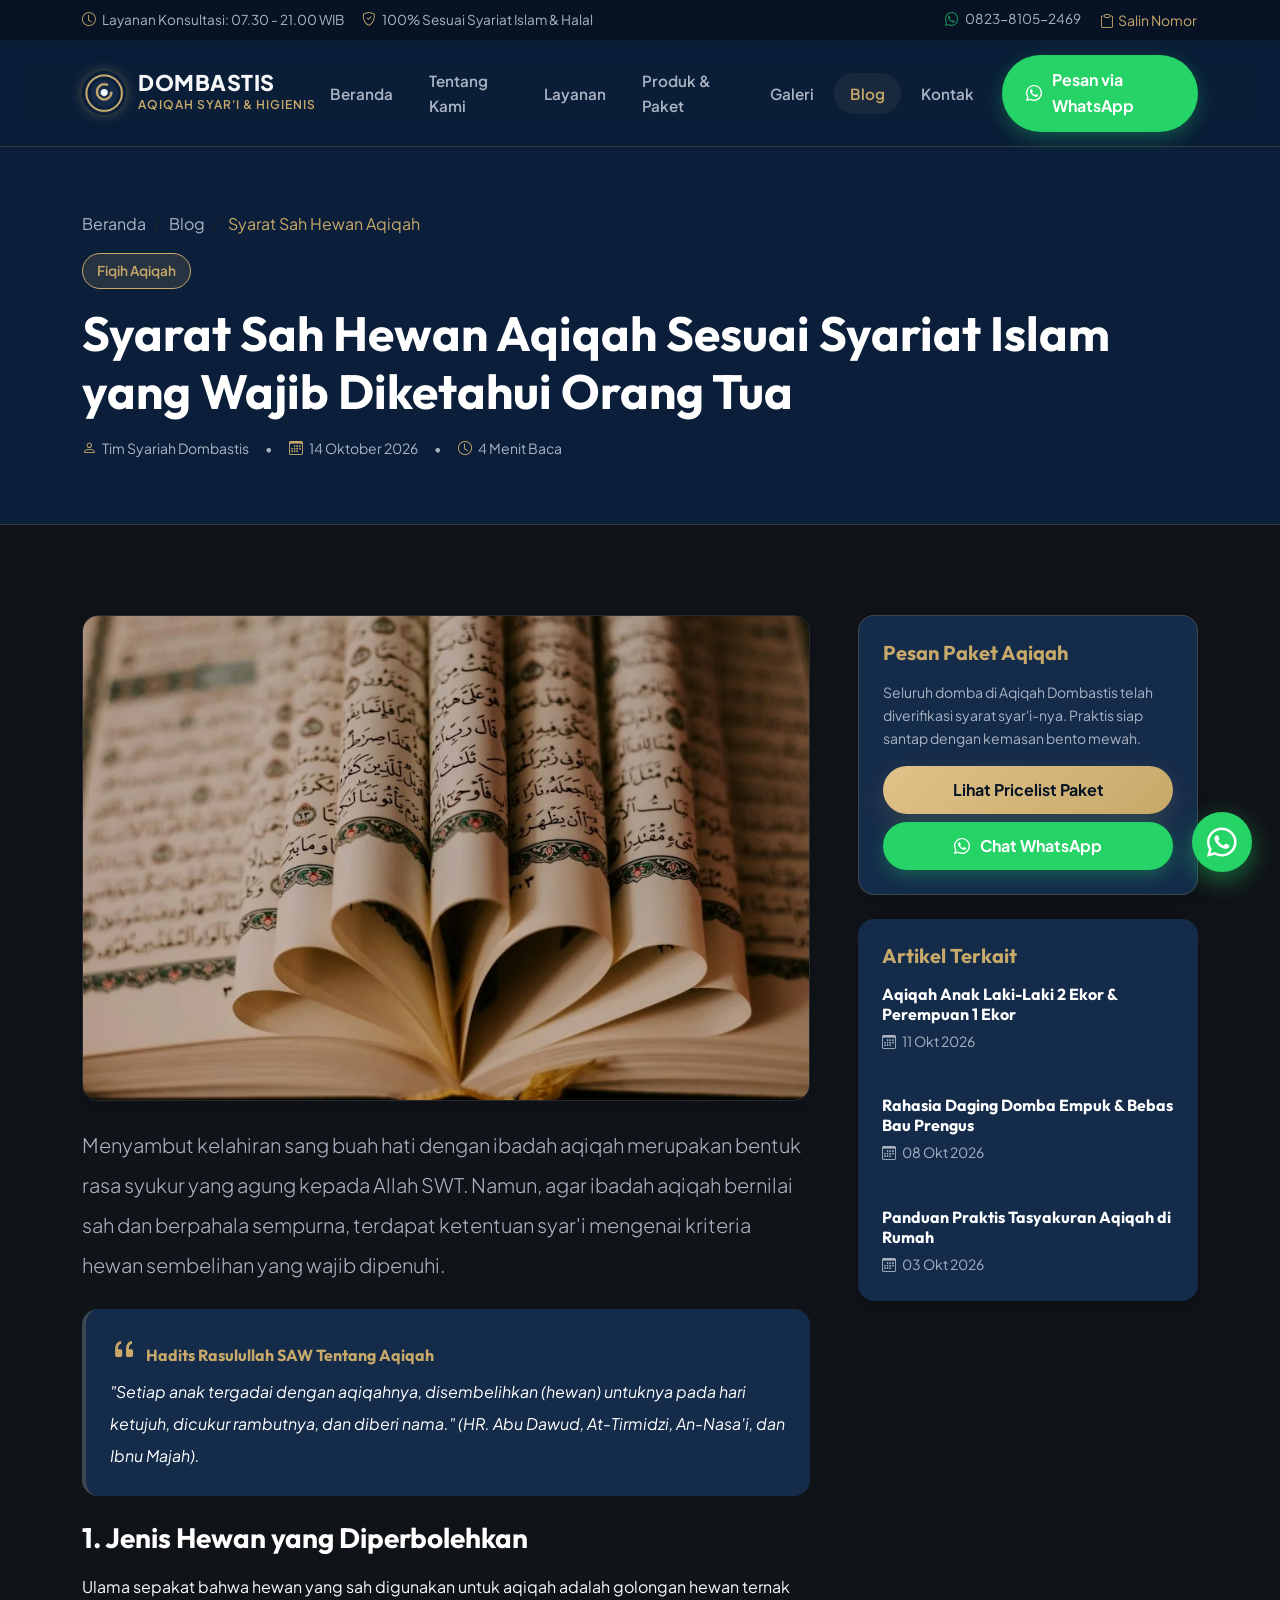
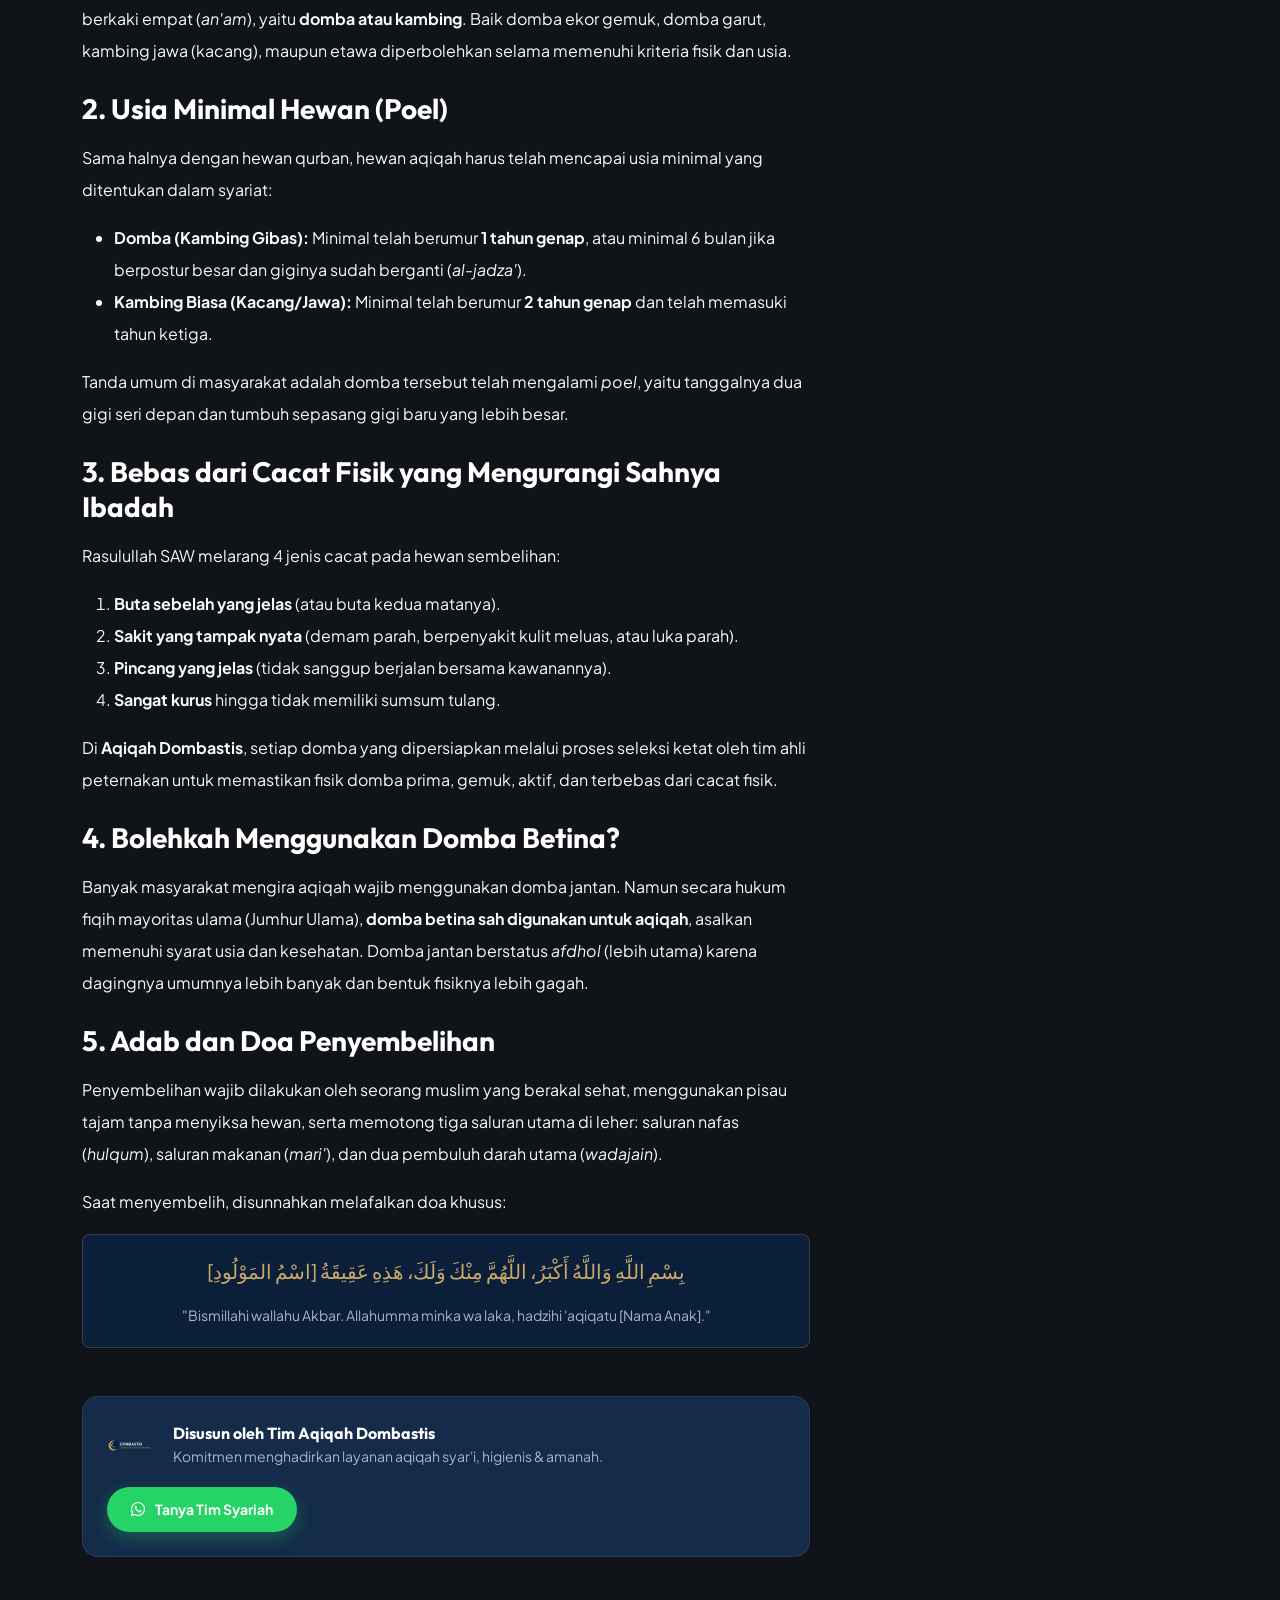
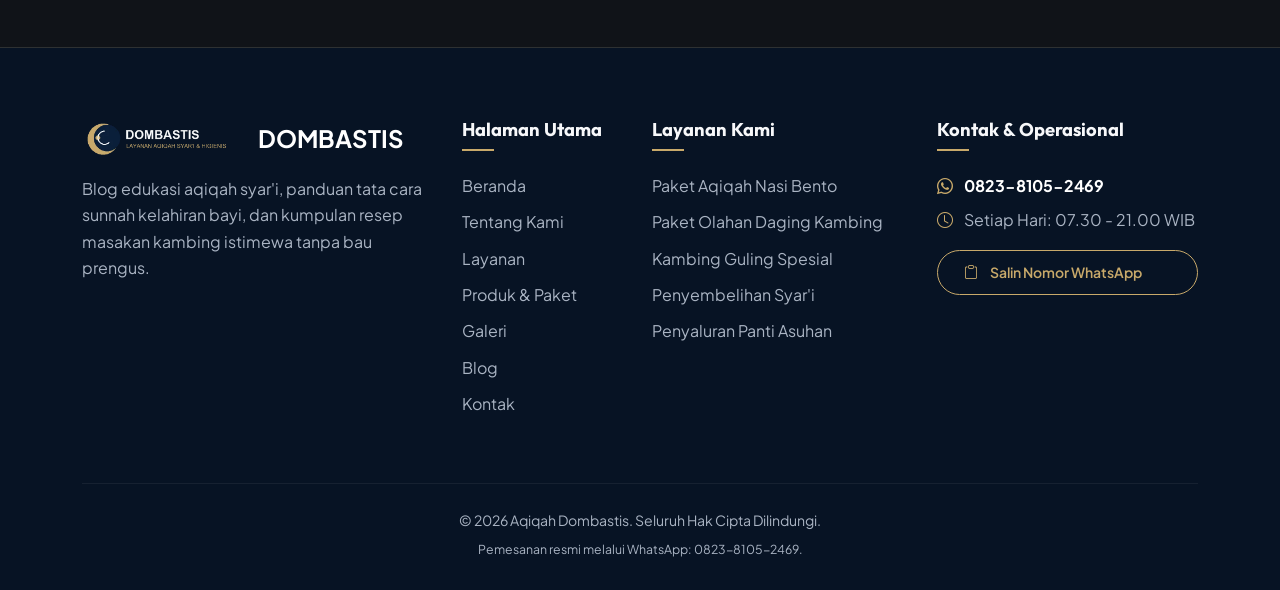
==== commit 3690442e: "style: floating whatsapp icon-only button without text on all pages" ====
--- a/blog-detail.html
+++ b/blog-detail.html
@@ -281,10 +281,7 @@
   </footer>
 
   <!-- Floating WhatsApp -->
-  <a href="https://wa.me/6282381052469?text=Halo%20Aqiqah%20Dombastis,%20saya%20ingin%20konsultasi." target="_blank" rel="noopener" class="floating-whatsapp" aria-label="Hubungi WhatsApp Aqiqah Dombastis">
-    <i class="bi bi-whatsapp fs-4"></i>
-    <span>Chat WhatsApp</span>
-  </a>
+  <a href="https://wa.me/6282381052469?text=Halo%20Aqiqah%20Dombastis,%20saya%20ingin%20konsultasi." target="_blank" rel="noopener" class="floating-whatsapp" aria-label="WhatsApp Aqiqah Dombastis"><i class="bi bi-whatsapp"></i></a>
 
   <script src="https://cdn.jsdelivr.net/npm/bootstrap@5.3.3/dist/js/bootstrap.bundle.min.js"></script>
   <script src="assets/js/main.js"></script>
--- a/assets/css/style.css
+++ b/assets/css/style.css
@@ -807,7 +807,7 @@
   font-size: 0.88rem;
 }
 
-/* Floating WhatsApp Button */
+/* Floating WhatsApp Button (Icon Only) */
 .floating-whatsapp {
   position: fixed;
   bottom: 28px;
@@ -815,14 +815,14 @@
   z-index: 1050;
   display: flex;
   align-items: center;
-  gap: 10px;
+  justify-content: center;
+  width: 60px;
+  height: 60px;
   background-color: var(--whatsapp-color);
-  color: #ffffff;
-  padding: 12px 20px;
-  border-radius: var(--radius-pill);
+  color: #ffffff !important;
+  border-radius: 50%;
   box-shadow: 0 8px 24px rgba(37, 211, 102, 0.45);
-  font-weight: 700;
-  font-size: 0.95rem;
+  font-size: 1.85rem;
   text-decoration: none;
   transition: all var(--transition-normal);
   animation: pulse-wa 2.5s infinite;
@@ -830,9 +830,9 @@
 
 .floating-whatsapp:hover {
   background-color: var(--whatsapp-hover);
-  color: #ffffff;
-  transform: translateY(-3px) scale(1.02);
-  box-shadow: 0 12px 30px rgba(37, 211, 102, 0.6);
+  color: #ffffff !important;
+  transform: translateY(-4px) scale(1.08);
+  box-shadow: 0 12px 30px rgba(37, 211, 102, 0.65);
 }
 
 @keyframes pulse-wa {
@@ -848,12 +848,10 @@
 }
 
 @media (max-width: 576px) {
-  .floating-whatsapp span {
-    display: none;
-  }
   .floating-whatsapp {
-    padding: 14px;
-    border-radius: 50%;
+    width: 54px;
+    height: 54px;
+    font-size: 1.65rem;
     bottom: 20px;
     right: 20px;
   }
